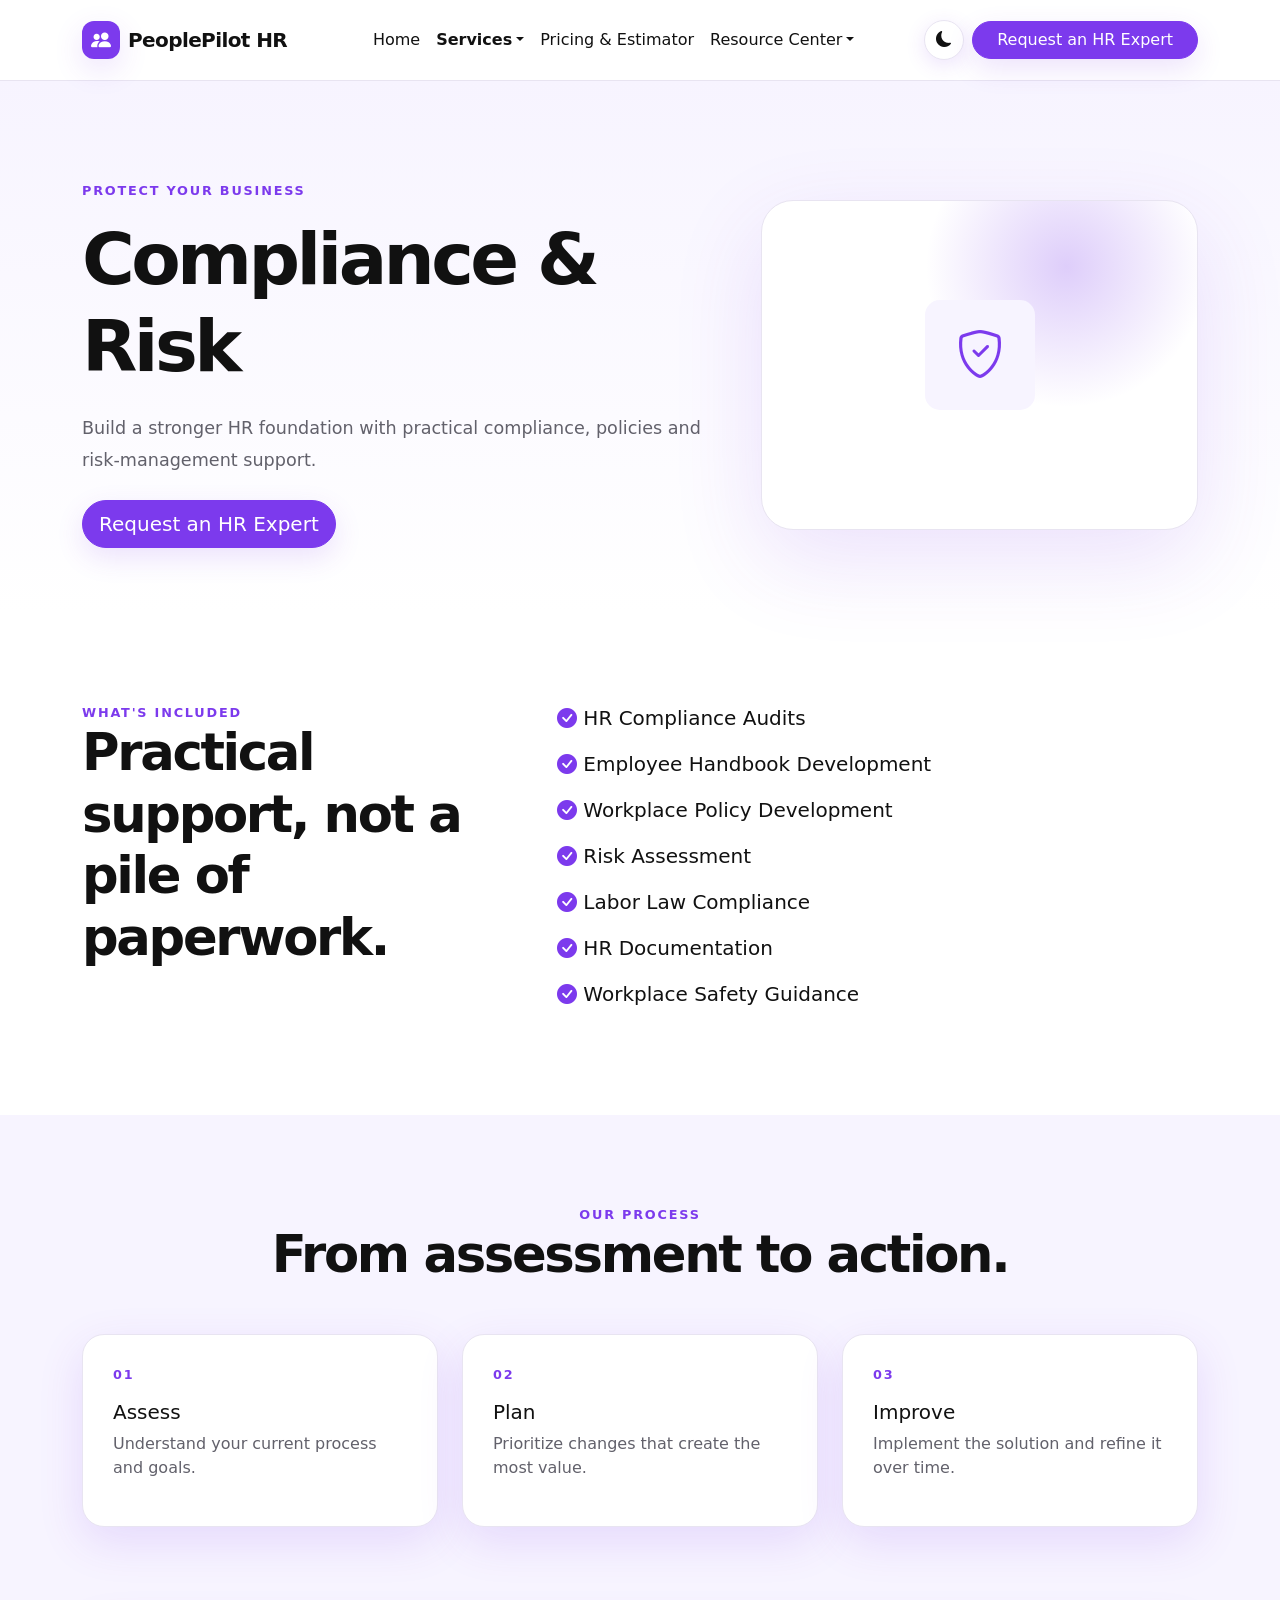
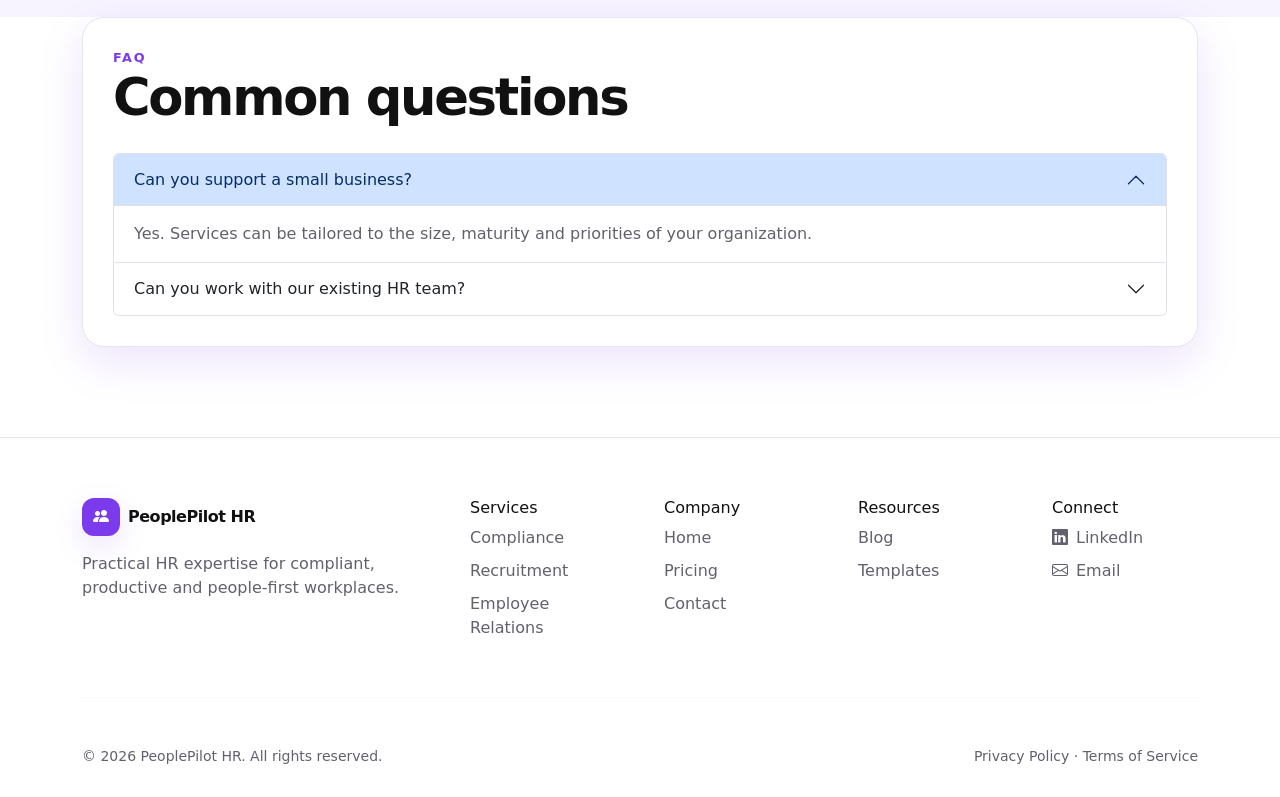
==== compliance.html @ c68fca04 "java script code commit" ====
<!doctype html>
<html lang="en">

<head>
    <meta charset="utf-8">
    <meta name="viewport" content="width=device-width,initial-scale=1">
    <meta name="description" content="Modern HR consulting and people services.">
    <title>Compliance & Risk | PeoplePilot HR</title>
    <link href="https://cdn.jsdelivr.net/npm/bootstrap@5.3.3/dist/css/bootstrap.min.css" rel="stylesheet">
    <link href="https://cdn.jsdelivr.net/npm/bootstrap-icons@1.11.3/font/bootstrap-icons.css" rel="stylesheet">
    <link href="css/style.css" rel="stylesheet">
</head>

<body>
    <nav class="navbar navbar-expand-lg sticky-top">
        <div class="container py-2"><a class="navbar-brand d-flex align-items-center gap-2" href="index.html"><span
                    class="mark"><i class="bi bi-people-fill"></i></span><span class="brand">PeoplePilot
                    HR</span></a><button class="navbar-toggler" data-bs-toggle="collapse" data-bs-target="#nav"><i
                    class="bi bi-list fs-2"></i></button>
            <div class="collapse navbar-collapse" id="nav">
                <ul class="navbar-nav mx-auto mb-2 mb-lg-0">
                    <li class="nav-item"><a class="nav-link " href="index.html">Home</a></li>
                    <li class="nav-item dropdown"><a class="nav-link dropdown-toggle fw-bold" data-bs-toggle="dropdown"
                            href="#">Services</a>
                        <ul class="dropdown-menu">
                            <li><a class="dropdown-item" href="compliance.html">Compliance & Risk</a></li>
                            <li><a class="dropdown-item" href="recruitment.html">Recruitment & Onboarding</a></li>
                            <li><a class="dropdown-item" href="employee-relations.html">Employee Relations</a></li>
                        </ul>
                    </li>
                    <li><a class="nav-link " href="pricing.html">Pricing & Estimator</a></li>
                    <li class="nav-item dropdown"><a class="nav-link dropdown-toggle" data-bs-toggle="dropdown"
                            href="#">Resource Center</a>
                        <ul class="dropdown-menu">
                            <li><a class="dropdown-item" href="resources.html#blog">Blog</a></li>
                            <li><a class="dropdown-item" href="resources.html#templates">Templates</a></li>
                        </ul>
                    </li>
                </ul>
                <div class="d-flex align-items-center gap-2"><button id="themeToggle" class="theme"
                        aria-label="Toggle theme"><i id="themeIcon"></i></button><a
                        class="btn btn-purple rounded-pill px-4" href="contact.html">Request an HR Expert</a></div>
            </div>
        </div>
    </nav>
    <main>
        <section class="page-hero">
            <div class="container">
                <div class="row align-items-center g-5">
                    <div class="col-lg-7 reveal">
                        <div class="eyebrow mb-3">Protect your business</div>
                        <h1 class="display-2 fw-bold" style="letter-spacing:-.05em">Compliance & Risk</h1>
                        <p class="copy mt-4">Build a stronger HR foundation with practical compliance, policies and
                            risk-management support.</p><a href="contact.html"
                            class="btn btn-purple btn-lg rounded-pill mt-2">Request an HR Expert</a>
                    </div>
                    <div class="col-lg-5 reveal">
                        <div class="visual d-flex align-items-center justify-content-center" style="min-height:330px">
                            <div class="icon" style="width:110px;height:110px;font-size:3rem"><i
                                    class="bi bi-shield-check"></i></div>
                        </div>
                    </div>
                </div>
            </div>
        </section>
        <section class="section">
            <div class="container">
                <div class="row g-4">
                    <div class="col-lg-5">
                        <div class="eyebrow">What's included</div>
                        <h2 class="title">Practical support, not a pile of paperwork.</h2>
                    </div>
                    <div class="col-lg-7">
                        <ul class="list-unstyled fs-5">
                            <li class="mb-3"><i class="bi bi-check-circle-fill" style="color:var(--purple)"></i> HR
                                Compliance Audits</li>
                            <li class="mb-3"><i class="bi bi-check-circle-fill" style="color:var(--purple)"></i>
                                Employee Handbook Development</li>
                            <li class="mb-3"><i class="bi bi-check-circle-fill" style="color:var(--purple)"></i>
                                Workplace Policy Development</li>
                            <li class="mb-3"><i class="bi bi-check-circle-fill" style="color:var(--purple)"></i> Risk
                                Assessment</li>
                            <li class="mb-3"><i class="bi bi-check-circle-fill" style="color:var(--purple)"></i> Labor
                                Law Compliance</li>
                            <li class="mb-3"><i class="bi bi-check-circle-fill" style="color:var(--purple)"></i> HR
                                Documentation</li>
                            <li class="mb-3"><i class="bi bi-check-circle-fill" style="color:var(--purple)"></i>
                                Workplace Safety Guidance</li>
                        </ul>
                    </div>
                </div>
            </div>
        </section>
        <section class="section" style="background:var(--soft)">
            <div class="container">
                <div class="text-center mb-5">
                    <div class="eyebrow">Our process</div>
                    <h2 class="title">From assessment to action.</h2>
                </div>
                <div class="row g-4">
                    <div class="col-md-4 reveal">
                        <div class="cardx">
                            <div class="eyebrow">01</div>
                            <h5 class="mt-3">Assess</h5>
                            <p class="muted">Understand your current process and goals.</p>
                        </div>
                    </div>
                    <div class="col-md-4 reveal">
                        <div class="cardx">
                            <div class="eyebrow">02</div>
                            <h5 class="mt-3">Plan</h5>
                            <p class="muted">Prioritize changes that create the most value.</p>
                        </div>
                    </div>
                    <div class="col-md-4 reveal">
                        <div class="cardx">
                            <div class="eyebrow">03</div>
                            <h5 class="mt-3">Improve</h5>
                            <p class="muted">Implement the solution and refine it over time.</p>
                        </div>
                    </div>
                </div>
            </div>
        </section>
        <section class="section pt-0">
            <div class="container">
                <div class="cardx">
                    <div class="eyebrow">FAQ</div>
                    <h2 class="title mb-4">Common questions</h2>
                    <div class="accordion" id="faq">
                        <div class="accordion-item">
                            <h2 class="accordion-header"><button class="accordion-button" data-bs-toggle="collapse"
                                    data-bs-target="#q1">Can you support a small business?</button></h2>
                            <div id="q1" class="accordion-collapse collapse show">
                                <div class="accordion-body muted">Yes. Services can be tailored to the size, maturity
                                    and priorities of your organization.</div>
                            </div>
                        </div>
                        <div class="accordion-item">
                            <h2 class="accordion-header"><button class="accordion-button collapsed"
                                    data-bs-toggle="collapse" data-bs-target="#q2">Can you work with our existing HR
                                    team?</button></h2>
                            <div id="q2" class="accordion-collapse collapse">
                                <div class="accordion-body muted">Yes. We can provide specialist support alongside
                                    internal HR teams.</div>
                            </div>
                        </div>
                    </div>
                </div>
            </div>
        </section>
    </main>
    <footer>
        <div class="container">
            <div class="row g-5">
                <div class="col-lg-4">
                    <div class="d-flex align-items-center gap-2 mb-3"><span class="mark"><i
                                class="bi bi-people-fill"></i></span><span class="brand">PeoplePilot HR</span></div>
                    <p class="muted">Practical HR expertise for compliant, productive and people-first workplaces.</p>
                </div>
                <div class="col-6 col-lg-2">
                    <h6>Services</h6><a class="flink" href="compliance.html">Compliance</a><a class="flink"
                        href="recruitment.html">Recruitment</a><a class="flink" href="employee-relations.html">Employee
                        Relations</a>
                </div>
                <div class="col-6 col-lg-2">
                    <h6>Company</h6><a class="flink" href="index.html">Home</a><a class="flink"
                        href="pricing.html">Pricing</a><a class="flink" href="contact.html">Contact</a>
                </div>
                <div class="col-6 col-lg-2">
                    <h6>Resources</h6><a class="flink" href="resources.html#blog">Blog</a><a class="flink"
                        href="resources.html#templates">Templates</a>
                </div>
                <div class="col-6 col-lg-2">
                    <h6>Connect</h6><a class="flink" href="#"><i class="bi bi-linkedin me-2"></i>LinkedIn</a><a
                        class="flink" href="#"><i class="bi bi-envelope me-2"></i>Email</a>
                </div>
            </div>
            <hr class="my-5" style="border-color:var(--border)">
            <div class="d-flex justify-content-between flex-wrap gap-2 small muted"><span>© 2026 PeoplePilot HR. All
                    rights reserved.</span><span>Privacy Policy · Terms of Service</span></div>
        </div>
    </footer>
    <script src="https://cdn.jsdelivr.net/npm/bootstrap@5.3.3/dist/js/bootstrap.bundle.min.js"></script>
    <script src="js/script.js"></script>
</body>

</html>
---- css/style.css ----
:root {
    --purple: #7c3aed;
    --bg: #fff;
    --surface: #fff;
    --soft: #f7f4ff;
    --text: #111;
    --muted: #62616b;
    --border: #e8e4f1;
    --shadow: rgba(124, 58, 237, .14)
}

[data-theme=dark] {
    --bg: #070707;
    --surface: #111;
    --soft: #17121f;
    --text: #fff;
    --muted: #b8b4c1;
    --border: #2a2232;
    --shadow: rgba(139, 92, 246, .25)
}

* {
    box-sizing: border-box
}

html {
    scroll-behavior: smooth
}

body {
    margin: 0;
    background: var(--bg);
    color: var(--text);
    font-family: Inter, system-ui, -apple-system, "Segoe UI", sans-serif;
    transition: .25s
}

a {
    color: inherit;
    text-decoration: none
}

.navbar {
    background: color-mix(in srgb, var(--bg) 90%, transparent) !important;
    backdrop-filter: blur(14px);
    border-bottom: 1px solid var(--border)
}

.navbar .nav-link,
.navbar .navbar-brand {
    color: var(--text) !important
}

.nav-link:hover {
    color: var(--purple) !important
}

.brand {
    font-weight: 850;
    letter-spacing: -.03em
}

.mark {
    width: 38px;
    height: 38px;
    display: grid;
    place-items: center;
    border-radius: 12px;
    background: var(--purple);
    color: #fff;
    box-shadow: 0 10px 30px var(--shadow)
}

.btn-purple {
    background: var(--purple);
    color: #fff;
    border: 1px solid var(--purple);
    box-shadow: 0 10px 28px var(--shadow)
}

.btn-purple:hover {
    background: #5b21b6;
    color: #fff;
    transform: translateY(-2px)
}

.btn-outline-purple {
    color: var(--purple);
    border: 1px solid var(--purple)
}

.btn-outline-purple:hover {
    background: var(--purple);
    color: #fff
}

.theme {
    width: 40px;
    height: 40px;
    border-radius: 50%;
    border: 1px solid var(--border);
    background: var(--surface);
    color: var(--text);
    display: grid;
    place-items: center;
    box-shadow: 0 5px 20px var(--shadow)
}

.hero {
    padding: 105px 0 75px;
    overflow: hidden;
    position: relative
}

.hero:before {
    content: "";
    position: absolute;
    width: 430px;
    height: 430px;
    border-radius: 50%;
    background: #7c3aed20;
    filter: blur(75px);
    right: -120px;
    top: -80px
}

.eyebrow {
    color: var(--purple);
    font-size: .8rem;
    font-weight: 800;
    text-transform: uppercase;
    letter-spacing: .14em
}

.hero h1 {
    font-size: clamp(2.8rem, 7vw, 5.7rem);
    line-height: .98;
    letter-spacing: -.06em;
    font-weight: 850
}

.copy {
    color: var(--muted);
    line-height: 1.8;
    font-size: 1.1rem;
    max-width: 650px
}

.visual {
    min-height: 430px;
    border: 1px solid var(--border);
    border-radius: 32px;
    background: radial-gradient(circle at 70% 20%, #7c3aed40, transparent 35%), var(--surface);
    box-shadow: 0 30px 90px var(--shadow);
    position: relative
}

.dash {
    position: absolute;
    background: var(--surface);
    border: 1px solid var(--border);
    border-radius: 20px;
    box-shadow: 0 20px 60px var(--shadow);
    padding: 20px
}

.main-dash {
    inset: 60px 45px
}

.small-dash {
    right: 20px;
    bottom: 25px;
    width: 170px
}

.section {
    padding: 90px 0
}

.title {
    font-weight: 850;
    letter-spacing: -.045em;
    font-size: clamp(2rem, 4vw, 3.2rem)
}

.muted {
    color: var(--muted)
}

.cardx {
    background: var(--surface);
    border: 1px solid var(--border);
    border-radius: 22px;
    box-shadow: 0 15px 45px var(--shadow);
    padding: 30px;
    height: 100%;
    transition: .25s
}

.cardx:hover {
    transform: translateY(-7px);
    box-shadow: 0 25px 65px var(--shadow)
}

.icon {
    width: 52px;
    height: 52px;
    display: grid;
    place-items: center;
    border-radius: 15px;
    background: var(--soft);
    color: var(--purple);
    font-size: 1.35rem;
    margin-bottom: 20px
}

.page-hero {
    padding: 100px 0 65px;
    background: linear-gradient(180deg, var(--soft), transparent)
}

.price {
    font-size: 2.8rem;
    font-weight: 850
}

.featured {
    border: 2px solid var(--purple);
    transform: translateY(-8px)
}

.estimator,
.contact {
    background: var(--surface);
    border: 1px solid var(--border);
    border-radius: 26px;
    box-shadow: 0 20px 70px var(--shadow);
    padding: 35px
}

.form-control,
.form-select {
    background: var(--surface) !important;
    color: var(--text) !important;
    border-color: var(--border)
}

.form-control::placeholder {
    color: var(--muted)
}

.result {
    padding: 24px;
    border-radius: 20px;
    background: var(--soft);
    border: 1px solid var(--border)
}

.resource {
    overflow: hidden;
    padding: 0
}

.resource-img {
    height: 190px;
    background: radial-gradient(circle at 30% 30%, #7c3aed66, transparent 35%), linear-gradient(135deg, #19131f, #5b21b6)
}

.resource-body {
    padding: 25px
}

.cta {
    padding: 60px;
    border-radius: 30px;
    background: var(--purple);
    color: #fff;
    box-shadow: 0 30px 80px var(--shadow)
}

footer {
    border-top: 1px solid var(--border);
    padding: 60px 0 30px
}

.flink {
    display: block;
    color: var(--muted);
    margin: 9px 0
}

.flink:hover {
    color: var(--purple)
}

.reveal {
    opacity: 0;
    transform: translateY(22px);
    transition: .7s
}

.reveal.visible {
    opacity: 1;
    transform: none
}

@media(max-width:991px) {
    .hero {
        padding-top: 75px
    }

    .featured {
        transform: none
    }
}

@media(max-width:575px) {
    .section {
        padding: 65px 0
    }

    .hero {
        padding: 65px 0 50px
    }

    .visual {
        min-height: 300px;
        border-radius: 24px
    }

    .main-dash {
        inset: 35px 20px
    }

    .small-dash {
        display: none
    }

    .cta {
        padding: 35px 25px
    }
}
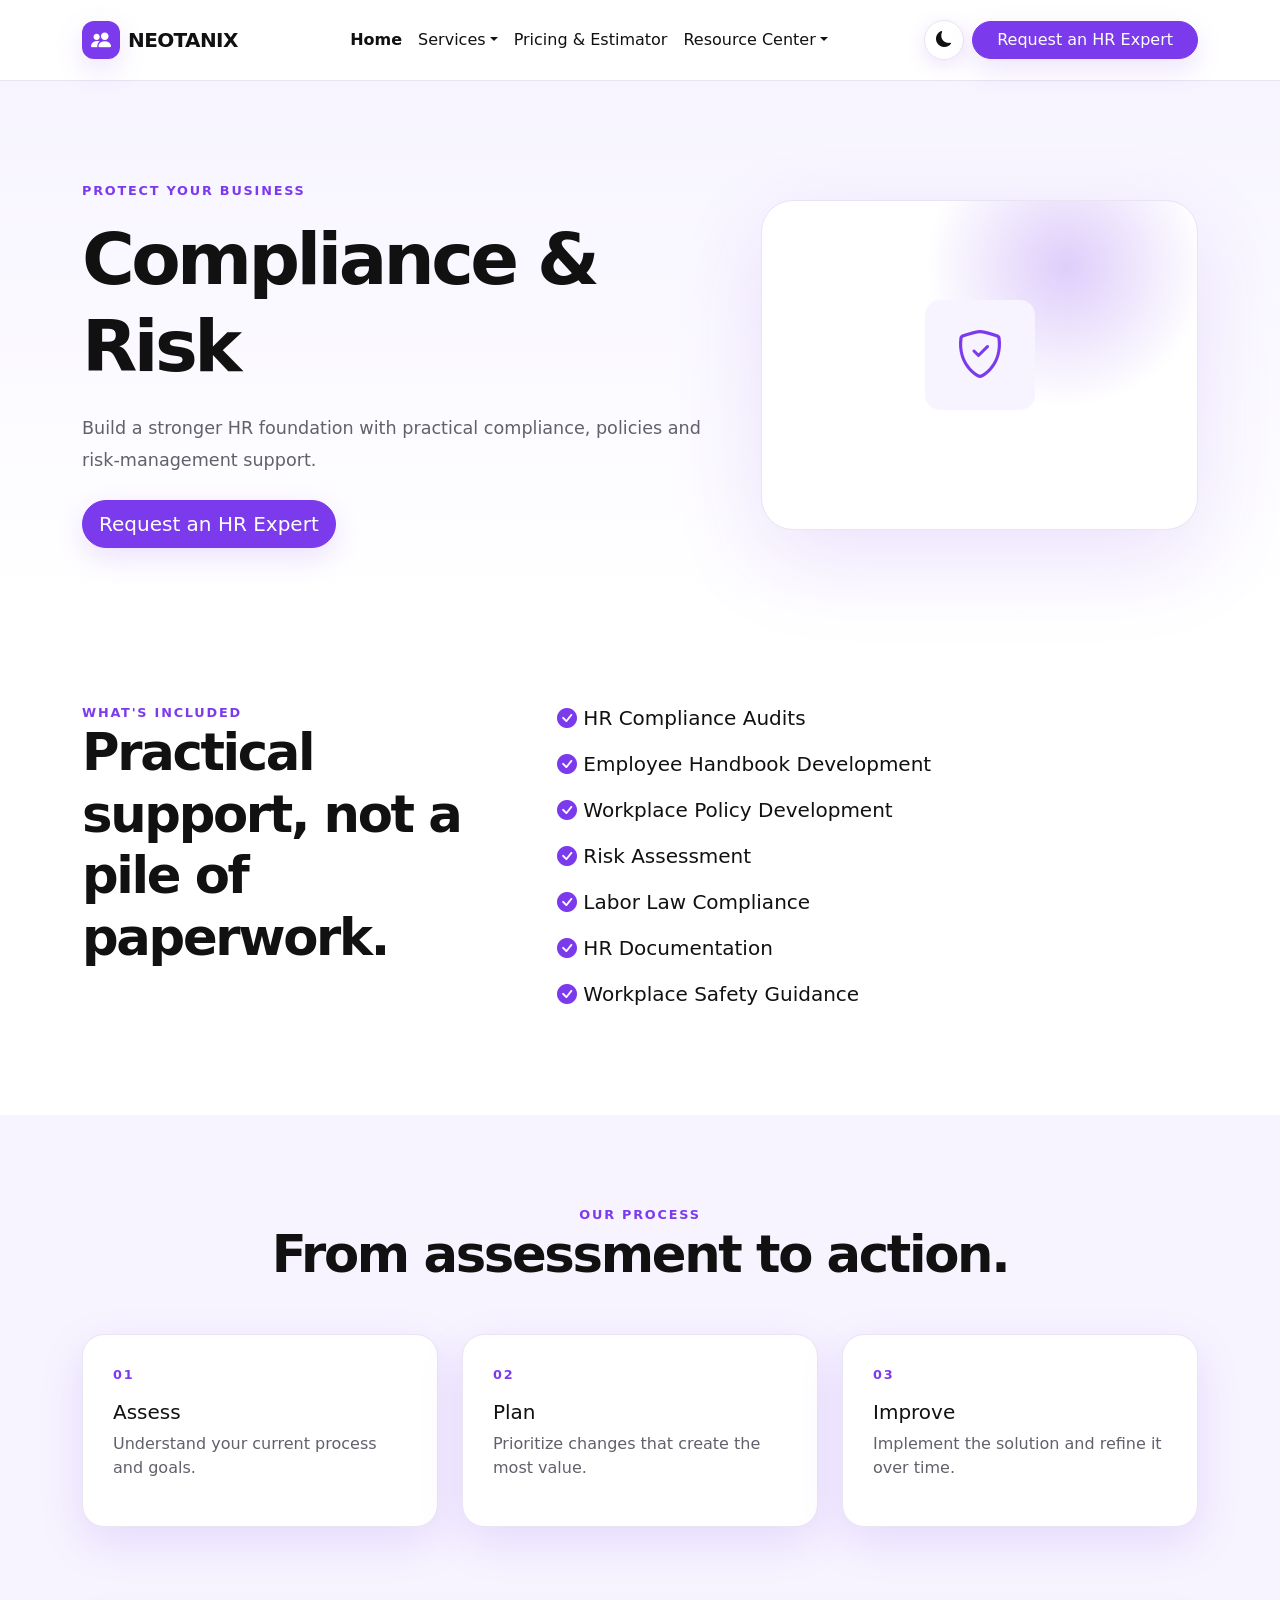
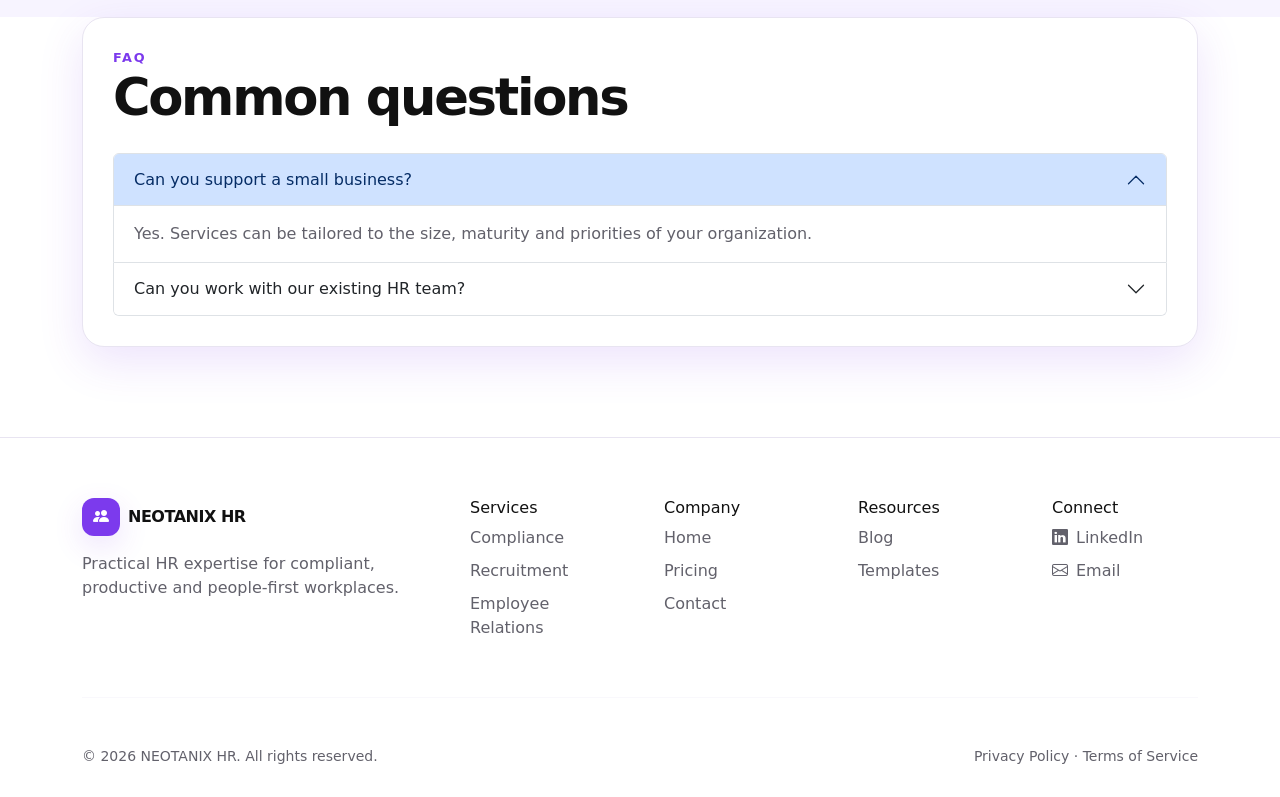
==== commit 3d1f8b80: "make footer and header in seperate file and changes javascript code" ====
--- a/compliance.html
+++ b/compliance.html
@@ -12,37 +12,7 @@
 </head>
 
 <body>
-    <nav class="navbar navbar-expand-lg sticky-top">
-        <div class="container py-2"><a class="navbar-brand d-flex align-items-center gap-2" href="index.html"><span
-                    class="mark"><i class="bi bi-people-fill"></i></span><span class="brand">PeoplePilot
-                    HR</span></a><button class="navbar-toggler" data-bs-toggle="collapse" data-bs-target="#nav"><i
-                    class="bi bi-list fs-2"></i></button>
-            <div class="collapse navbar-collapse" id="nav">
-                <ul class="navbar-nav mx-auto mb-2 mb-lg-0">
-                    <li class="nav-item"><a class="nav-link " href="index.html">Home</a></li>
-                    <li class="nav-item dropdown"><a class="nav-link dropdown-toggle fw-bold" data-bs-toggle="dropdown"
-                            href="#">Services</a>
-                        <ul class="dropdown-menu">
-                            <li><a class="dropdown-item" href="compliance.html">Compliance & Risk</a></li>
-                            <li><a class="dropdown-item" href="recruitment.html">Recruitment & Onboarding</a></li>
-                            <li><a class="dropdown-item" href="employee-relations.html">Employee Relations</a></li>
-                        </ul>
-                    </li>
-                    <li><a class="nav-link " href="pricing.html">Pricing & Estimator</a></li>
-                    <li class="nav-item dropdown"><a class="nav-link dropdown-toggle" data-bs-toggle="dropdown"
-                            href="#">Resource Center</a>
-                        <ul class="dropdown-menu">
-                            <li><a class="dropdown-item" href="resources.html#blog">Blog</a></li>
-                            <li><a class="dropdown-item" href="resources.html#templates">Templates</a></li>
-                        </ul>
-                    </li>
-                </ul>
-                <div class="d-flex align-items-center gap-2"><button id="themeToggle" class="theme"
-                        aria-label="Toggle theme"><i id="themeIcon"></i></button><a
-                        class="btn btn-purple rounded-pill px-4" href="contact.html">Request an HR Expert</a></div>
-            </div>
-        </div>
-    </nav>
+    <div id="header"></div>
     <main>
         <section class="page-hero">
             <div class="container">
@@ -150,37 +120,7 @@
             </div>
         </section>
     </main>
-    <footer>
-        <div class="container">
-            <div class="row g-5">
-                <div class="col-lg-4">
-                    <div class="d-flex align-items-center gap-2 mb-3"><span class="mark"><i
-                                class="bi bi-people-fill"></i></span><span class="brand">PeoplePilot HR</span></div>
-                    <p class="muted">Practical HR expertise for compliant, productive and people-first workplaces.</p>
-                </div>
-                <div class="col-6 col-lg-2">
-                    <h6>Services</h6><a class="flink" href="compliance.html">Compliance</a><a class="flink"
-                        href="recruitment.html">Recruitment</a><a class="flink" href="employee-relations.html">Employee
-                        Relations</a>
-                </div>
-                <div class="col-6 col-lg-2">
-                    <h6>Company</h6><a class="flink" href="index.html">Home</a><a class="flink"
-                        href="pricing.html">Pricing</a><a class="flink" href="contact.html">Contact</a>
-                </div>
-                <div class="col-6 col-lg-2">
-                    <h6>Resources</h6><a class="flink" href="resources.html#blog">Blog</a><a class="flink"
-                        href="resources.html#templates">Templates</a>
-                </div>
-                <div class="col-6 col-lg-2">
-                    <h6>Connect</h6><a class="flink" href="#"><i class="bi bi-linkedin me-2"></i>LinkedIn</a><a
-                        class="flink" href="#"><i class="bi bi-envelope me-2"></i>Email</a>
-                </div>
-            </div>
-            <hr class="my-5" style="border-color:var(--border)">
-            <div class="d-flex justify-content-between flex-wrap gap-2 small muted"><span>© 2026 PeoplePilot HR. All
-                    rights reserved.</span><span>Privacy Policy · Terms of Service</span></div>
-        </div>
-    </footer>
+    <div id="footer"></div>
     <script src="https://cdn.jsdelivr.net/npm/bootstrap@5.3.3/dist/js/bootstrap.bundle.min.js"></script>
     <script src="js/script.js"></script>
 </body>
